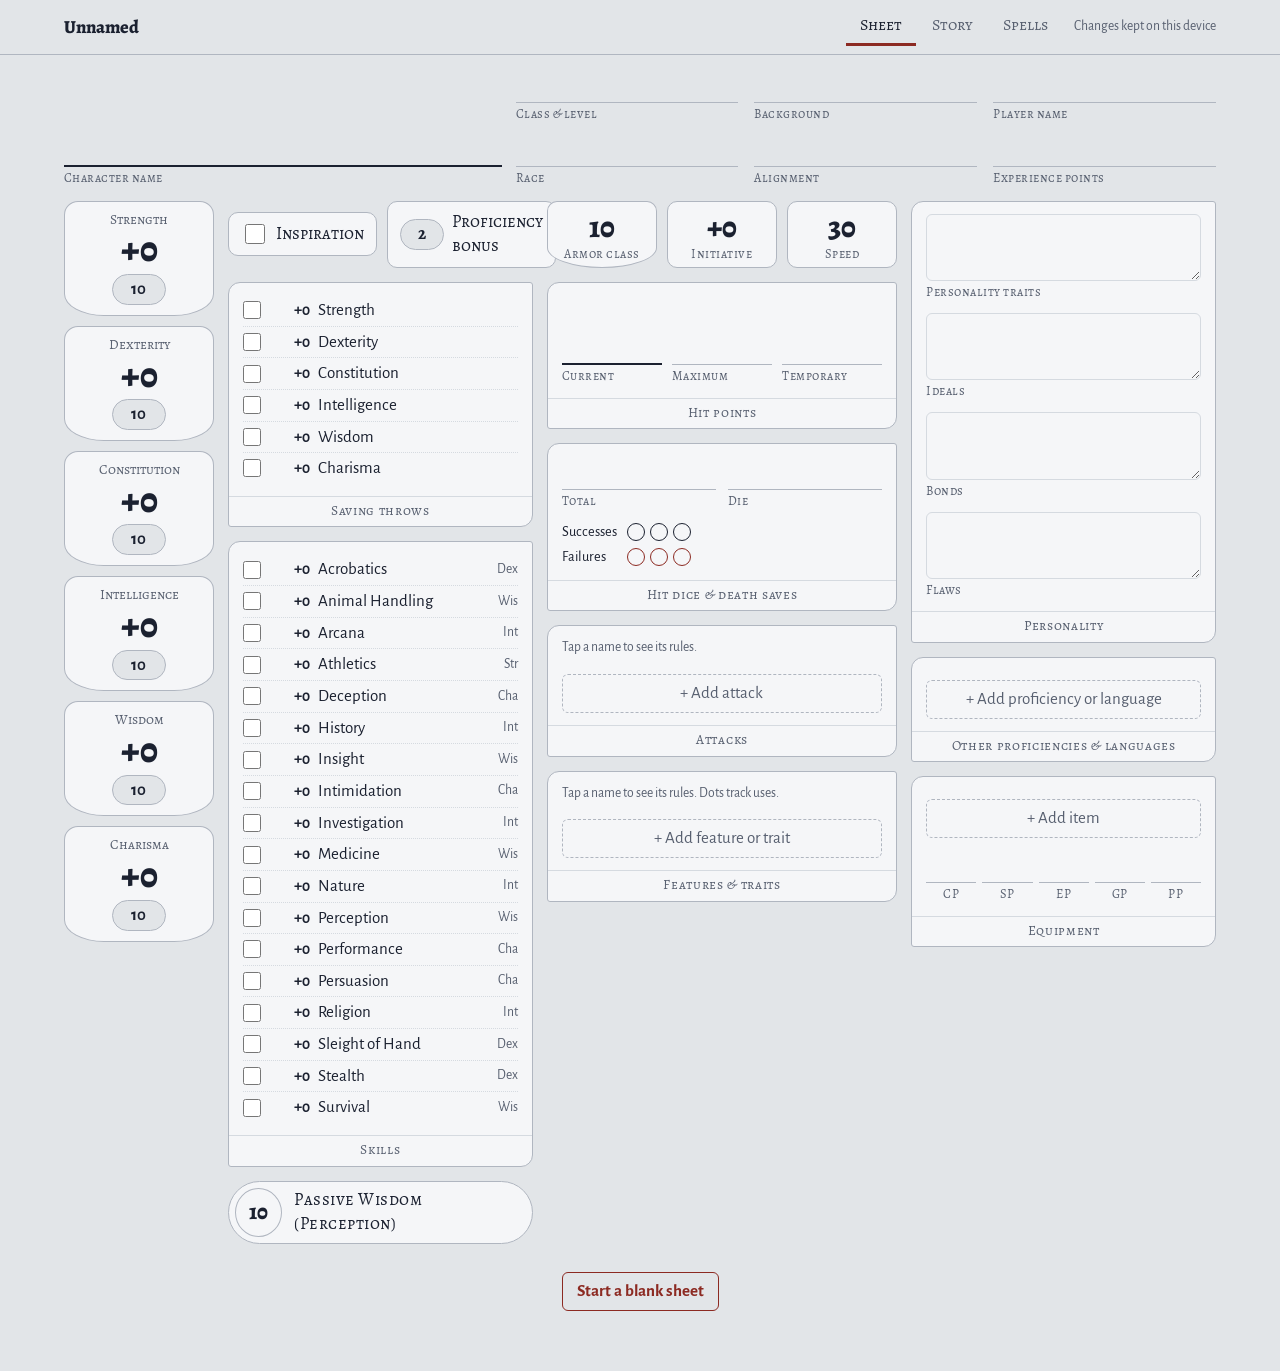
==== Blank character sheet.html @ 56b20f95 "index.html added" ====
<!DOCTYPE html>
<html lang="en"><head><meta charset="utf-8"><meta name="viewport" content="width=device-width, initial-scale=1, viewport-fit=cover"><title>Blank character sheet</title><link rel="preconnect" href="https://fonts.googleapis.com"><link rel="preconnect" href="https://fonts.gstatic.com" crossorigin><link rel="stylesheet" href="https://fonts.googleapis.com/css2?family=Alegreya:wght@500;700;800&family=Alegreya+SC:wght@500;700&family=Alegreya+Sans:ital,wght@0,400;0,500;0,700;1,400&display=swap"><style id="css">
:root{--paper:#E2E5E8;--sheet:#F5F6F8;--ink:#1B2130;--muted:#586070;--line:#B0B6C0;--soft:#D5DAE0;--accent:#8C2A22;--accent-ink:#FFF6F3;--bronze:#7E6128;color-scheme:light}
@media (prefers-color-scheme:dark){:root:not([data-theme="light"]){--paper:#121519;--sheet:#1A1E25;--ink:#E3E6EB;--muted:#9AA2AF;--line:#3A414D;--soft:#262B34;--accent:#E3806F;--accent-ink:#1A0E0C;--bronze:#CFA960;color-scheme:dark}}
:root[data-theme="dark"]{--paper:#121519;--sheet:#1A1E25;--ink:#E3E6EB;--muted:#9AA2AF;--line:#3A414D;--soft:#262B34;--accent:#E3806F;--accent-ink:#1A0E0C;--bronze:#CFA960;color-scheme:dark}
:root{box-sizing:border-box;padding-top:env(safe-area-inset-top,0px);padding-bottom:env(safe-area-inset-bottom,0px)}
html{scroll-padding-top:calc(env(safe-area-inset-top,0px) + 70px)}
*,*::before,*::after{box-sizing:inherit}
body{margin:0;background:var(--paper);color:var(--ink);font:17px/1.45 "Alegreya Sans",system-ui,-apple-system,"Segoe UI",sans-serif}
body.locked{overflow:hidden}
button,input,textarea,select{font:inherit;color:inherit}
button{cursor:pointer}
:focus-visible{outline:2px solid var(--accent);outline-offset:2px}
.sc{font-family:"Alegreya SC",Georgia,serif;letter-spacing:.03em}
.serif{font-family:"Alegreya",Georgia,serif}

/* top bar */
.bar{position:sticky;top:env(safe-area-inset-top,0px);z-index:20;background:var(--paper);border-bottom:1px solid var(--line)}
.bar-in{max-width:1180px;margin:0 auto;padding:8px 14px;display:flex;align-items:center;gap:12px;flex-wrap:wrap}
.bar-name{font-family:"Alegreya",Georgia,serif;font-weight:800;font-size:1.15rem;flex:1 1 auto;min-width:0;white-space:nowrap;overflow:hidden;text-overflow:ellipsis}
.tabs{display:flex;gap:2px;order:3;width:100%}
.tab{flex:1;background:none;border:0;border-bottom:3px solid transparent;padding:6px 4px;font-family:"Alegreya SC",Georgia,serif;font-size:1rem;color:var(--muted)}
.tab[aria-selected="true"]{color:var(--ink);border-bottom-color:var(--accent)}
.savewrap{display:flex;align-items:center;gap:10px}
.status{font-size:.85rem;color:var(--muted)}
.status.dirty{color:var(--accent)}
.btn{border:1px solid var(--ink);background:var(--ink);color:var(--paper);border-radius:6px;padding:6px 14px;font-weight:700}
.btn:disabled{opacity:.5;cursor:default}
.btn.ghost{background:transparent;color:var(--ink)}
.btn.danger{background:transparent;color:var(--accent);border-color:var(--accent)}
.btn.accent{background:var(--accent);border-color:var(--accent);color:var(--accent-ink)}
@media(min-width:760px){.tabs{order:0;width:auto}.tab{flex:none;padding:6px 14px}}

main{max-width:1180px;margin:0 auto;padding:14px 14px 60px}
.page[hidden]{display:none}

/* boxes */
.box{background:var(--sheet);border:1px solid var(--line);border-radius:12px 3px 12px 3px;display:flex;flex-direction:column;min-width:0}
.box>.body{padding:12px 14px;flex:1}
.lab{font-family:"Alegreya SC",Georgia,serif;font-size:.85rem;letter-spacing:.05em;color:var(--muted);text-align:center;border-top:1px solid var(--soft);padding:4px 8px 6px}

/* fields */
.fld{display:flex;flex-direction:column;min-width:0}
.fld input,.fld textarea,.fld select,.plain{background:transparent;border:0;border-bottom:1px solid var(--line);padding:4px 2px;width:100%;border-radius:0}
.fld textarea,textarea.plain{border:1px solid var(--soft);border-radius:6px;padding:8px;resize:vertical;line-height:1.45}
.fl{font-size:.78rem;color:var(--muted);font-family:"Alegreya SC",Georgia,serif;letter-spacing:.04em;padding-top:2px}
input[type=number]{-moz-appearance:textfield}
input::-webkit-outer-spin-button,input::-webkit-inner-spin-button{-webkit-appearance:none;margin:0}

/* header */
.head{display:grid;gap:14px;grid-template-columns:1fr;margin-bottom:14px}
.cname input{font-family:"Alegreya",Georgia,serif;font-weight:800;font-size:2.4rem;line-height:1.1;border-bottom:2px solid var(--ink);padding:0 2px 4px}
.meta{display:grid;grid-template-columns:repeat(2,minmax(0,1fr));gap:10px 16px}
@media(min-width:760px){.head{grid-template-columns:minmax(0,1fr) minmax(0,1.6fr);align-items:end}.meta{grid-template-columns:repeat(3,minmax(0,1fr))}}

/* sheet grid */
.grid{display:grid;gap:14px;grid-template-columns:1fr}
.col{display:flex;flex-direction:column;gap:14px;min-width:0}
@media(min-width:760px){.grid{grid-template-columns:150px minmax(0,1fr)}.grid>.span2{grid-column:1/-1}}
@media(min-width:1060px){.grid{grid-template-columns:150px minmax(0,1fr) minmax(0,1.15fr) minmax(0,1fr)}.grid>.span2{grid-column:auto}}

/* abilities */
.abils{display:grid;grid-template-columns:repeat(3,minmax(0,1fr));gap:10px}
@media(min-width:760px){.abils{grid-template-columns:1fr}}
.abil{background:var(--sheet);border:1px solid var(--line);border-radius:14px 14px 40px 40px/14px 14px 22px 22px;text-align:center;padding:8px 6px 10px;display:flex;flex-direction:column;align-items:center}
.abil .an{font-family:"Alegreya SC",Georgia,serif;font-size:.85rem;color:var(--muted)}
.abil .am{font-family:"Alegreya",Georgia,serif;font-weight:800;font-size:2.3rem;line-height:1;margin:2px 0 6px}
.abil input{width:3.2em;text-align:center;border:1px solid var(--line);border-radius:999px;background:var(--paper);padding:2px 0;font-weight:700}

/* small stat tiles */
.tiles{display:grid;grid-template-columns:repeat(3,minmax(0,1fr));gap:10px}
.tile{background:var(--sheet);border:1px solid var(--line);border-radius:10px;text-align:center;padding:8px 4px 4px;display:flex;flex-direction:column;justify-content:space-between}
.tile .big{font-family:"Alegreya",Georgia,serif;font-weight:800;font-size:1.9rem;line-height:1.1}
.tile input{text-align:center;border:0;background:transparent;width:100%;font-family:"Alegreya",Georgia,serif;font-weight:800;font-size:1.9rem;line-height:1.1;padding:0}
.tile .fl{text-align:center}
.shield{border-radius:10px 10px 50% 50%/10px 10px 30% 30%}

.row2{display:flex;gap:10px;align-items:center}
.insp{display:flex;align-items:center;gap:10px;background:var(--sheet);border:1px solid var(--line);border-radius:10px;padding:8px 12px}
.insp label{display:flex;align-items:center;gap:8px;font-family:"Alegreya SC",Georgia,serif}
.insp input[type=checkbox]{width:20px;height:20px;accent-color:var(--accent)}
.profin{width:2.6em;text-align:center;border:1px solid var(--line);border-radius:999px;background:var(--paper);font-weight:700;padding:2px 0}

/* checks */
.checks{list-style:none;margin:0;padding:0}
.checks li{display:flex;align-items:center;gap:8px;padding:3px 0;border-bottom:1px dotted var(--soft)}
.checks li:last-child{border-bottom:0}
.checks input{width:18px;height:18px;accent-color:var(--ink);margin:0;flex:none}
.checks .v{width:2.4em;text-align:right;font-weight:700;font-variant-numeric:tabular-nums;flex:none}
.checks .ab{color:var(--muted);font-size:.85rem;margin-left:auto}
.checks label{display:flex;align-items:center;gap:8px;flex:1;cursor:pointer}
.passive{display:flex;align-items:center;gap:12px;background:var(--sheet);border:1px solid var(--line);border-radius:999px;padding:6px 14px 6px 6px}
.passive .big{font-family:"Alegreya",Georgia,serif;font-weight:800;font-size:1.4rem;width:2.2em;height:2.2em;border:1px solid var(--line);border-radius:50%;display:grid;place-items:center}

/* hp */
.hp{display:grid;grid-template-columns:repeat(3,minmax(0,1fr));gap:10px;align-items:end}
.hp .cur input{font-family:"Alegreya",Georgia,serif;font-weight:800;font-size:2.6rem;text-align:center;border-bottom:2px solid var(--ink)}
.hp .fld input{text-align:center}
.ds{display:grid;grid-template-columns:auto 1fr;gap:4px 10px;align-items:center;font-size:.9rem}

/* pips */
.pips{display:inline-flex;gap:5px;flex-wrap:wrap;vertical-align:middle}.ds .pips{flex-wrap:nowrap}
.pip{width:18px;height:18px;border-radius:50%;border:1.5px solid var(--ink);background:transparent;padding:0}
.pip.on{background:var(--ink)}
.pips.red .pip{border-color:var(--accent)}.pips.red .pip.on{background:var(--accent)}

/* entries */
.list{display:flex;flex-direction:column}
.erow{display:flex;align-items:center;gap:8px 12px;flex-wrap:wrap;padding:7px 0;border-bottom:1px solid var(--soft)}
.ename{background:none;border:0;padding:0;text-align:left;font-weight:700;text-decoration:underline;text-decoration-style:dotted;text-decoration-color:var(--accent);text-decoration-thickness:2px;text-underline-offset:4px}
.ename:hover{color:var(--accent)}
.ename.norule{text-decoration-color:var(--line);font-weight:500}
.erow .atk{font-variant-numeric:tabular-nums;font-weight:700;margin-left:auto}
.erow .dmg{color:var(--muted);min-width:7.5em;text-align:right}
.erow .note{color:var(--muted);font-size:.88rem;font-style:italic}
.erow .pips{margin-left:auto}
.erow.spell input[type=checkbox]{width:17px;height:17px;accent-color:var(--accent);margin:0}
.add{background:none;border:1px dashed var(--line);border-radius:6px;color:var(--muted);padding:6px;margin-top:10px}
.add:hover{color:var(--ink);border-color:var(--ink)}
.hint{font-size:.85rem;color:var(--muted);margin:0 0 6px}

.coins{display:grid;grid-template-columns:repeat(5,minmax(0,1fr));gap:6px;margin-top:12px}
.coins .fld input{text-align:center}
.coins .fl{text-align:center}

/* story */
.story{display:grid;gap:14px;grid-template-columns:1fr}
@media(min-width:760px){.story{grid-template-columns:minmax(0,1fr) minmax(0,1.6fr)}}
.phys{display:grid;grid-template-columns:repeat(3,minmax(0,1fr));gap:10px 16px}

/* spells */
.spellhead{display:grid;grid-template-columns:repeat(2,minmax(0,1fr));gap:12px;margin-bottom:14px}
@media(min-width:760px){.spellhead{grid-template-columns:2fr 1.3fr 1fr 1fr}}
.spellgrid{display:grid;gap:14px;grid-template-columns:1fr}
@media(min-width:760px){.spellgrid{grid-template-columns:repeat(2,minmax(0,1fr))}}
@media(min-width:1060px){.spellgrid{grid-template-columns:repeat(3,minmax(0,1fr))}}
.lvl summary{list-style:none;cursor:pointer;display:flex;align-items:center;gap:10px;padding:10px 14px}
.lvl summary::-webkit-details-marker{display:none}
.lvl .ln{font-family:"Alegreya",Georgia,serif;font-weight:800;font-size:1.6rem;width:1.6em;height:1.6em;display:grid;place-items:center;border:1.5px solid var(--ink);border-radius:50%;flex:none;line-height:1}
.lvl .lt{font-family:"Alegreya SC",Georgia,serif;flex:1}
.lvl .cnt{color:var(--muted);font-size:.85rem}
.lvl .body{padding-top:0}
.slots{display:flex;align-items:center;gap:10px;flex-wrap:wrap;padding:6px 0 4px;font-size:.9rem;color:var(--muted)}
.slots input{width:3em;text-align:center;border:1px solid var(--line);border-radius:999px;background:var(--paper);padding:1px 0;color:var(--ink);font-weight:700}

.foot{margin-top:28px;display:flex;justify-content:center}

/* modal */
.ov{position:fixed;inset:0;background:rgba(10,12,16,.5);z-index:50;display:flex;align-items:flex-end;justify-content:center}
.modal{background:var(--sheet);color:var(--ink);width:100%;max-width:620px;max-height:88vh;overflow:auto;border-radius:16px 16px 0 0;padding:18px 18px calc(18px + env(safe-area-inset-bottom,0px));box-shadow:0 -8px 40px rgba(0,0,0,.25);animation:up .18s ease-out}
@media(min-width:700px){.ov{align-items:center;padding:20px}.modal{border-radius:14px 4px 14px 4px;max-height:84vh;animation:none}}
@keyframes up{from{transform:translateY(30px);opacity:.4}to{transform:none;opacity:1}}
@media(prefers-reduced-motion:reduce){.modal{animation:none}}
.mhead{display:flex;align-items:flex-start;gap:10px}
.mhead h2{font-family:"Alegreya",Georgia,serif;font-weight:800;font-size:1.75rem;line-height:1.15;margin:0;flex:1}
.x{background:none;border:1px solid var(--line);border-radius:50%;width:34px;height:34px;font-size:1.2rem;line-height:1;flex:none}
.tag{color:var(--bronze);font-family:"Alegreya SC",Georgia,serif;margin:4px 0 0}
.mmeta{display:flex;flex-wrap:wrap;gap:8px;margin:12px 0 0}
.chip{border:1px solid var(--line);border-radius:999px;padding:2px 10px;font-size:.9rem}
.chip b{font-variant-numeric:tabular-nums}
.rules{font-family:"Alegreya",Georgia,serif;font-size:1.05rem;line-height:1.6;margin-top:14px;border-top:1px solid var(--soft);padding-top:6px;max-width:62ch}
.rules p{margin:10px 0}
.empty{color:var(--muted);font-style:italic}
.mact{display:flex;gap:10px;flex-wrap:wrap;margin-top:18px;align-items:center}
.mact .sp{flex:1}
.form{display:grid;gap:12px;margin-top:12px}
.form .two{display:grid;grid-template-columns:1fr 1fr;gap:12px}
.modal .form textarea{min-height:220px}
.msg{font-size:.88rem;color:var(--accent);min-height:1.2em}
</style></head><body><div id="root"></div><script type="application/json" id="state">{"savedAt":0,"f":{"name":"","classLevel":"","background":"","player":"","race":"","alignment":"","xp":"","str":"10","dex":"10","con":"10","int":"10","wis":"10","cha":"10","prof":"2","insp":false,"ac":"10","speed":"30","hpMax":"","hpCur":"","hpTemp":"","hdType":"","hdTotal":"","dsS":0,"dsF":0,"saves":{},"skills":{},"traits":"","ideals":"","bonds":"","flaws":"","coins":{"cp":"","sp":"","ep":"","gp":"","pp":""},"age":"","height":"","weight":"","eyes":"","skin":"","hair":"","appearance":"","backstory":"","allies":"","orgName":"","symbol":"","addFeatures":"","treasure":""},"attacks":[],"features":[],"prof":[],"equip":[],"sp":{"cls":"","ability":"","levels":[{"slots":"","used":0,"list":[]},{"slots":"","used":0,"list":[]},{"slots":"","used":0,"list":[]},{"slots":"","used":0,"list":[]},{"slots":"","used":0,"list":[]},{"slots":"","used":0,"list":[]},{"slots":"","used":0,"list":[]},{"slots":"","used":0,"list":[]},{"slots":"","used":0,"list":[]},{"slots":"","used":0,"list":[]}]},"lib":{"greatweaponfighting":{"name":"Great Weapon Fighting","tag":"Fighting style","aka":["gwf"],"text":"Applies to damage rolls for attacks with a melee weapon you hold in two hands; the weapon must be two-handed or versatile.\n\n2014 rules: when a damage die shows a 1 or 2, reroll it and keep the new result, even if it's another 1 or 2.\n2024 rules: treat any 1 or 2 on a damage die as a 3."},"lucky":{"name":"Lucky","tag":"Feat","text":"2014 rules: you have 3 luck points, regained on a long rest. When you make an attack roll, ability check or saving throw, spend a point to roll an extra d20 and pick which die counts. You can also spend one when you're attacked, rolling a d20 and choosing whether the attacker uses that roll or theirs.\n\n2024 rules: your luck points equal your proficiency bonus, regained on a long rest. Spend one to gain advantage on a d20 test, or to give an attacker disadvantage on an attack roll against you."},"savageattacker":{"name":"Savage Attacker","tag":"Feat","text":"Once per turn, when you hit with a weapon, roll the weapon's damage dice twice and use whichever total you like.\n\n2014 wording: applies to melee weapon attacks; you reroll the damage dice and can use either roll."},"greatsword":{"name":"Greatsword","tag":"Martial melee weapon","aka":["greatswor"],"text":"Damage 2d6 slashing. Heavy, two-handed. 6 lb.\n\nAttack bonus: Strength modifier + proficiency bonus.\n\nWeapon mastery (2024): Graze. If your attack misses, the target still takes damage equal to the ability modifier you used for the attack, of the weapon's damage type. This damage can't be increased."},"javelin":{"name":"Javelin","tag":"Simple melee weapon","text":"Damage 1d6 piercing. Thrown (range 30/120 ft). 2 lb.\n\nUses Strength for attack and damage, even when thrown.\n\nWeapon mastery (2024): Slow. When you hit and deal damage, the target's speed drops by 10 feet until the start of your next turn. Hitting it again doesn't lower it further."},"spear":{"name":"Spear","tag":"Simple melee weapon","text":"Damage 1d6 piercing, or 1d8 when held in two hands (versatile). Thrown (range 20/60 ft). 3 lb.\n\nWeapon mastery (2024): Sap. A creature you hit has disadvantage on its next attack roll before the start of your next turn."},"flail":{"name":"Flail","tag":"Martial melee weapon","text":"Damage 1d8 bludgeoning. 2 lb.\n\nWeapon mastery (2024): Sap. A creature you hit has disadvantage on its next attack roll before the start of your next turn."},"dagger":{"name":"Dagger","tag":"Simple melee weapon","text":"Damage 1d4 piercing. Finesse, light, thrown (range 20/60 ft). 1 lb.\n\nWeapon mastery (2024): Nick. When you make the extra attack from the light property, you make it as part of the Attack action instead of with a bonus action (once per turn)."},"chainmail":{"name":"Chain mail","tag":"Heavy armor","aka":["chainmailarmor"],"text":"Armor Class 16 (Dexterity doesn't add). Needs Strength 13, or your speed drops by 10 feet. Disadvantage on Dexterity (Stealth) checks. 55 lb."},"healerskit":{"name":"Healer's kit","tag":"Adventuring gear","aka":["healerkit","healerskit"],"text":"Ten uses. As an action (2024: Utilize action), spend one use to stabilize a creature at 0 hit points without making a Wisdom (Medicine) check."},"dungeoneerspack":{"name":"Dungeoneer's pack","tag":"Equipment pack","aka":["dungoneersbackpack","dungeoneersbackpack","dungoneerspack"],"text":"Contains a backpack, a crowbar, a hammer, 10 pitons, 10 torches, a tinderbox, 10 days of rations and a waterskin, plus 50 feet of hempen rope strapped to the side."},"quiver":{"name":"Quiver","tag":"Adventuring gear","text":"Holds up to 20 arrows (or bolts in some editions), keeping them at hand for drawing."},"smithstools":{"name":"Smith's tools","tag":"Artisan's tools","aka":["smithtools"],"text":"Proficiency lets you add your proficiency bonus to checks for working, repairing or identifying metal items, such as mending armor, forcing open metal fittings or judging the quality of a blade."},"diceset":{"name":"Dice set","tag":"Gaming set","aka":["gamingset","gamingsetdice","dice"],"text":"Proficiency lets you add your proficiency bonus to checks to play games of dice, and to spot someone cheating at them."},"giant":{"name":"Giant","tag":"Language","aka":["giantlanguage"],"text":"Spoken by giants and ogres. Written with the Dwarvish script."},"common":{"name":"Common","tag":"Language","aka":["commonlanguage"],"text":"The widely spoken trade language of most lands. Written with the Common script."},"slow":{"name":"Slow","tag":"Weapon mastery (2024)","text":"When you hit a creature and deal damage, its speed is reduced by 10 feet until the start of your next turn. Multiple hits don't reduce it beyond 10 feet."},"sap":{"name":"Sap","tag":"Weapon mastery (2024)","text":"A creature you hit has disadvantage on its next attack roll before the start of your next turn."},"graze":{"name":"Graze","tag":"Weapon mastery (2024)","text":"If your attack misses, the target still takes damage equal to the ability modifier you used for the attack. The damage can't be increased."},"longsword":{"name":"Longsword","tag":"Martial melee weapon","text":"Damage 1d8 slashing, or 1d10 when held in two hands (versatile). 3 lb.\n\nWeapon mastery (2024): Sap. A creature you hit has disadvantage on its next attack roll before the start of your next turn."},"shield":{"name":"Shield","tag":"Shield","text":"While holding a shield, your Armor Class increases by 2. You can't use a two-handed weapon while holding it. 6 lb."},"darkvision":{"name":"Darkvision","tag":"Trait","text":"You can see in dim light within range as if it were bright light, and in darkness as if it were dim light. You see only shades of gray in darkness."},"frightened":{"name":"Frightened","tag":"Condition","text":"Disadvantage on ability checks and attack rolls while the source of fear is within line of sight.\n\nThe creature can't willingly move closer to the source of its fear."},"prone":{"name":"Prone","tag":"Condition","text":"The creature can only crawl, or spend half its speed to stand up.\n\nDisadvantage on its attack rolls. Attacks against it have advantage within 5 feet, and disadvantage from farther away."},"concentration":{"name":"Concentration","tag":"Spellcasting rule","text":"You can concentrate on only one spell at a time; casting another concentration spell ends the first.\n\nWhen you take damage, make a Constitution save to keep concentrating: DC 10 or half the damage taken, whichever is higher (max 30). Concentration also ends if you are incapacitated or die."}}}</script><script id="app">
(function(){
"use strict";
const HEAD_LINKS='<link rel="preconnect" href="https://fonts.googleapis.com"><link rel="preconnect" href="https://fonts.gstatic.com" crossorigin><link rel="stylesheet" href="https://fonts.googleapis.com/css2?family=Alegreya:wght@500;700;800&family=Alegreya+SC:wght@500;700&family=Alegreya+Sans:ital,wght@0,400;0,500;0,700;1,400&display=swap">';
const KEY='charsheet-blank-draft-v1';
let S=JSON.parse(document.getElementById('state').textContent);
const BASE=S.savedAt||0;
let dirty=false,saving=false,RO=false,ART=null,SAMPLE=null,saveMsg='';
try{const d=JSON.parse(localStorage.getItem(KEY)||'null');if(d&&d.base===BASE&&d.state){S=d.state;dirty=true}}catch(e){}

const ABIL=[['str','Strength'],['dex','Dexterity'],['con','Constitution'],['int','Intelligence'],['wis','Wisdom'],['cha','Charisma']];
const SHORT={str:'Str',dex:'Dex',con:'Con',int:'Int',wis:'Wis',cha:'Cha'};
const SKILLS=[['acrobatics','Acrobatics','dex'],['animal','Animal Handling','wis'],['arcana','Arcana','int'],['athletics','Athletics','str'],['deception','Deception','cha'],['history','History','int'],['insight','Insight','wis'],['intimidation','Intimidation','cha'],['investigation','Investigation','int'],['medicine','Medicine','wis'],['nature','Nature','int'],['perception','Perception','wis'],['performance','Performance','cha'],['persuasion','Persuasion','cha'],['religion','Religion','int'],['sleight','Sleight of Hand','dex'],['stealth','Stealth','dex'],['survival','Survival','wis']];
const KINDS={attacks:{add:'Add attack'},features:{add:'Add feature or trait'},prof:{add:'Add proficiency or language'},equip:{add:'Add item'},spell:{add:'Add spell'}};

/* helpers */
function h(tag,a,...kids){const e=document.createElement(tag);if(a)for(const k in a){const v=a[k];if(v==null||v===false)continue;if(k==='class')e.className=v;else if(k.slice(0,2)==='on')e.addEventListener(k.slice(2),v);else e.setAttribute(k,v===true?'':v)}for(const c of kids.flat()){if(c==null||c===false)continue;e.append(c.nodeType?c:document.createTextNode(String(c)))}return e}
const n=v=>{const x=parseInt(v,10);return isNaN(x)?0:x};
const sg=x=>(x>=0?'+':'')+x;
function gp(p){return p.split('.').reduce((o,k)=>o==null?undefined:o[k],S)}
function sp(p,v){const ks=p.split('.');let o=S;for(let i=0;i<ks.length-1;i++){if(o[ks[i]]==null)o[ks[i]]={};o=o[ks[i]]}o[ks[ks.length-1]]=v;changed()}
const M=a=>Math.floor((n(S.f[a])-10)/2);
const P=()=>n(S.f.prof);
const saveV=a=>M(a)+(S.f.saves&&S.f.saves[a]?P():0);
const skillV=(k,a)=>M(a)+(S.f.skills&&S.f.skills[k]?P():0);
const runeDC=()=>8+P()+M('con');

const D={};let dk=0;
function dv(fn,cls){const k='d'+(dk++);D[k]=fn;return h('span',{'data-d':k,class:cls||null},fn())}
function derive(){document.querySelectorAll('[data-d]').forEach(e=>{const f=D[e.dataset.d];if(f){const v=String(f());if(e.textContent!==v)e.textContent=v}})}

function inp(path,o){o=o||{};const e=o.area?h('textarea',{rows:o.rows||3,placeholder:o.ph||null,'aria-label':o.label||null}):h('input',{type:'text',inputmode:o.num?'numeric':null,placeholder:o.ph||null,'aria-label':o.label||null,class:o.cls||null});const v=gp(path);e.value=v==null?'':v;e.addEventListener('input',()=>{sp(path,e.value);derive();if(o.after)o.after()});return e}
function fld(path,label,o){o=o||{};return h('label',{class:'fld '+(o.wrap||'')},inp(path,Object.assign({},o,{label})),h('span',{class:'fl'},label))}
function box(label,body,cls){return h('section',{class:'box '+(cls||'')},h('div',{class:'body'},body),h('div',{class:'lab'},label))}

function pips(getMax,path,label,cls){const w=h('span',{class:'pips '+(cls||''),role:'group','aria-label':label});function r(){w.textContent='';const max=getMax();let v=n(gp(path));if(v>max)v=max;for(let i=0;i<max;i++){const on=i<v;w.append(h('button',{type:'button',class:'pip'+(on?' on':''),'aria-label':label+' '+(i+1),'aria-pressed':String(on),onclick:()=>{sp(path,v>i?i:i+1);r()}}))}}r();w.rerender=r;return w}

function norm(s){return String(s||'').toLowerCase().replace(/\(.*?\)/g,'').replace(/[x×]\s*\d+|\d+\s*[x×]/g,'').replace(/[^a-z0-9æøåäöüéè]/g,'')}
function ruleKey(name){const k=norm(name);if(!k)return null;const L=S.lib;if(L[k])return k;if(k.endsWith('s')&&L[k.slice(0,-1)])return k.slice(0,-1);for(const key in L){const aka=L[key].aka||[];if(aka.includes(k)||(k.endsWith('s')&&aka.includes(k.slice(0,-1))))return key}return null}
const rule=name=>{const k=ruleKey(name);return k?S.lib[k]:null};
function paras(t){return String(t).split(/\n\s*\n/).map(p=>{const e=h('p');p.split('\n').forEach((l,i)=>{if(i)e.append(h('br'));e.append(l)});return e})}
const kindOf=key=>key.indexOf('sp.')===0?'spell':key;

/* save state */
let draftT=null;
function changed(){dirty=true;updateSaveUI();clearTimeout(draftT);draftT=setTimeout(()=>{try{localStorage.setItem(KEY,JSON.stringify({base:BASE,state:S}))}catch(e){}},400)}
const esc=s=>String(s).replace(/[&<>"]/g,c=>({'&':'&amp;','<':'&lt;','>':'&gt;','"':'&quot;'}[c]));
function buildHTML(){const css=document.getElementById('css').textContent;const app=document.getElementById('app').textContent;const json=JSON.stringify(S).replace(/</g,'\\u003c');const end='</'+'script>';return '<!DOCTYPE html>\n<html lang="en"><head><meta charset="utf-8"><meta name="viewport" content="width=device-width, initial-scale=1, viewport-fit=cover"><title>'+esc((S.f.name||'Character')+' – character sheet')+'</title>'+HEAD_LINKS+'<style id="css">'+css+'</style></head><body><div id="root"></div><script type="application/json" id="state">'+json+end+'<script id="app">'+app+end+'</body></html>'}
async function save(){if(!ART||saving||RO)return;saving=true;saveMsg='';updateSaveUI();const prev=S.savedAt;S.savedAt=Date.now();try{await ART.publish(buildHTML());dirty=false;saving=false;updateSaveUI()}catch(e){S.savedAt=prev;saving=false;const c=e&&e.code;if(c==='not_writer'||c==='not_granted'){RO=true}else if(c==='conflict'){saveMsg='A newer version was saved elsewhere. Loading it now.'}else if(c==='rate_limited'){saveMsg='Saving too often. Wait a moment, then save again.'}else if(c==='too_large'){saveMsg='Sheet is too large to save. Shorten some rules text.'}else{saveMsg='Save didn’t go through. Try again.'}updateSaveUI()}}
let saveBtn,statusEl;
function updateSaveUI(){if(!saveBtn)return;if(RO){saveBtn.hidden=true;statusEl.textContent='View only. Edits stay on this device.';statusEl.className='status';return}if(!ART){saveBtn.hidden=true;statusEl.textContent='Changes kept on this device';statusEl.className='status';return}saveBtn.hidden=false;saveBtn.disabled=saving||!dirty;saveBtn.textContent=saving?'Saving…':'Save sheet';statusEl.textContent=saveMsg||(saving?'':dirty?'Unsaved changes':'Saved');statusEl.className='status'+(dirty||saveMsg?' dirty':'')}

/* entry lists */
function listBox(key){const wrap=h('div',{class:'list'});function r(){wrap.textContent='';const arr=gp(key)||[];arr.forEach((it,i)=>wrap.append(row(key,i,it,r)));wrap.append(h('button',{type:'button',class:'add',onclick:()=>openEntry(key,-1,r)},'+ '+KINDS[kindOf(key)].add))}r();return wrap}
function row(key,i,it,r){const k=kindOf(key);const parts=[];
 if(k==='spell'&&!key.startsWith('sp.levels.0.')){const cb=h('input',{type:'checkbox','aria-label':'Prepared: '+(it.name||'spell')});cb.checked=!!it.prepared;cb.addEventListener('change',()=>sp(key+'.'+i+'.prepared',cb.checked));parts.push(cb)}
 parts.push(h('button',{type:'button',class:'ename'+(rule(it.name)?'':' norule'),onclick:()=>openEntry(key,i,r)},it.name||'Untitled'));
 if(it.note)parts.push(h('span',{class:'note'},it.note));
 if(k==='attacks'){parts.push(h('span',{class:'atk'},it.bonus||''),h('span',{class:'dmg'},it.damage||''))}
 if(n(it.uses)>0)parts.push(pips(()=>n(it.uses),key+'.'+i+'.used','Uses spent: '+it.name));
 return h('div',{class:'erow '+k},parts)}

function openEntry(key,idx,rr){
 const k=kindOf(key);let i=idx;let it=i<0?{name:''}:Object.assign({},gp(key)[i]);
 let ctrl=null;
 const m=h('div',{class:'modal',role:'dialog','aria-modal':'true','aria-labelledby':'mt'});
 const ov=h('div',{class:'ov',onclick:e=>{if(e.target===ov)close()}},m);
 const prevFocus=document.activeElement;
 document.body.append(ov);document.body.classList.add('locked');
 function onKey(e){if(e.key==='Escape')close()}
 document.addEventListener('keydown',onKey);
 function close(){if(ctrl)ctrl.abort();ov.remove();document.body.classList.remove('locked');document.removeEventListener('keydown',onKey);if(prevFocus&&prevFocus.focus)prevFocus.focus()}
 function head(title){return h('div',{class:'mhead'},h('h2',{id:'mt'},title),h('button',{type:'button',class:'x',onclick:close,'aria-label':'Close'},'×'))}
 function view(){m.textContent='';const R=rule(it.name);
  m.append(head(it.name||'Untitled'));
  if(R&&R.tag)m.append(h('p',{class:'tag'},R.tag));
  const meta=[];
  if(k==='attacks'){if(it.bonus)meta.push(h('span',{class:'chip'},'Attack ',h('b',null,it.bonus)));if(it.damage)meta.push(h('span',{class:'chip'},'Damage ',h('b',null,it.damage)))}
  if(n(it.uses)>0)meta.push(h('span',{class:'chip'},'Uses ',h('b',null,(n(it.uses)-Math.min(n(it.used),n(it.uses)))+' of '+n(it.uses)),' left'));
  if(R&&R.dc==='con')meta.push(h('span',{class:'chip'},'Your rune save DC ',h('b',null,String(runeDC()))));
  if(k==='spell'&&S.sp.ability){meta.push(h('span',{class:'chip'},'Spell save DC ',h('b',null,String(8+P()+M(S.sp.ability)))),h('span',{class:'chip'},'Spell attack ',h('b',null,sg(P()+M(S.sp.ability)))))}
  if(it.note)meta.push(h('span',{class:'chip'},it.note));
  if(meta.length)m.append(h('div',{class:'mmeta'},meta));
  m.append(h('div',{class:'rules'},R?paras(R.text):h('p',{class:'empty'},'No rules saved for this yet. Choose Edit to write them'+(SAMPLE?', or let Claude draft them.':'.'))));
  m.append(h('div',{class:'mact'},h('span',{class:'sp'}),h('button',{type:'button',class:'btn ghost',onclick:edit},R?'Edit':'Edit and add rules'),h('button',{type:'button',class:'btn',onclick:close},'Done')));
  m.querySelector('.x').focus()}
 function edit(){m.textContent='';const isNew=i<0;
  m.append(head(isNew?KINDS[k].add:'Edit '+(it.name||'entry')));
  const nm=h('input',{type:'text',value:it.name||'',placeholder:'Name'});
  const R0=rule(it.name);
  const ta=h('textarea',{class:'plain',placeholder:'Rules text: what it does, range, duration, damage, uses…'});ta.value=R0?R0.text:'';
  const tag=h('input',{type:'text',placeholder:'e.g. Feat, Fighter level 2, 1st-level evocation'});tag.value=R0&&R0.tag?R0.tag:'';
  const L=(t,el)=>h('label',{class:'fld'},el,h('span',{class:'fl'},t));
  const f=h('div',{class:'form'},L('Name',nm));
  let bonus,dmg,uses,note;
  if(k==='attacks'){bonus=h('input',{type:'text',value:it.bonus||'',placeholder:'+7'});dmg=h('input',{type:'text',value:it.damage||'',placeholder:'2d6+5 slashing'});f.append(h('div',{class:'two'},L('Attack bonus',bonus),L('Damage / type',dmg)))}
  if(k==='features'||k==='equip'||k==='attacks'||k==='spell'){note=h('input',{type:'text',value:it.note||'',placeholder:k==='features'?'e.g. Carved on: sword':''});uses=h('input',{type:'text',inputmode:'numeric',value:it.uses||'',placeholder:'0'});f.append(h('div',{class:'two'},L('Note',note),k==='features'?L('Uses (tracker dots)',uses):h('span')))}
  f.append(L('Source / type',tag),L('Rules',ta));
  const msg=h('div',{class:'msg',role:'status'});
  const act=h('div',{class:'mact'});
  if(SAMPLE){const db=h('button',{type:'button',class:'btn ghost'},'Draft rules with Claude');db.addEventListener('click',async()=>{const name=nm.value.trim();if(!name){msg.textContent='Add a name first.';nm.focus();return}if(ctrl)ctrl.abort();ctrl=new AbortController();db.disabled=true;msg.textContent='Claude is writing…';const kind={attacks:'weapon or attack',features:'class feature, feat or trait',prof:'proficiency or language',equip:'item or piece of equipment',spell:'spell'}[k];const ctx='The character is: '+[S.f.race,S.f.classLevel].filter(Boolean).join(' ')+'.';try{const res=await SAMPLE('Write a short rules summary of the Dungeons & Dragons 5th edition '+kind+' called "'+name+'" for a player\'s character sheet. '+ctx+' Write it in your own words as plain text: no markdown, no headings, 2–4 short paragraphs separated by blank lines, under 170 words. Include the key numbers (action type, range, duration, damage, saving throw, uses, recovery). If the 2014 and 2024 rules differ meaningfully, note both briefly. If you are unsure what it is, say so in one sentence.',{signal:ctrl.signal,modelTier:'quick',cache:false,onText:x=>{ta.value=x.text}});ta.value=String(res.text||'').trim();msg.textContent='Check it against your books, then save.'}catch(e){const c=e&&e.code;if(c==='cancelled')return;if(e&&e.text)ta.value=e.text;if(c==='not_granted'){db.remove();msg.textContent='Claude drafting isn’t allowed in this view. Write the rules yourself.'}else if(c==='rate_limited')msg.textContent='Too many requests right now. Try again in a minute.';else msg.textContent='Couldn’t draft the rules. Try again or write them yourself.'}finally{db.disabled=false}});act.append(db)}
  act.append(h('span',{class:'sp'}));
  if(!isNew){let armed=false;const del=h('button',{type:'button',class:'btn danger'},'Delete');del.addEventListener('click',()=>{if(!armed){armed=true;del.textContent='Tap again to delete';return}const arr=gp(key);arr.splice(i,1);changed();rr();close()});act.append(del)}
  act.append(h('button',{type:'button',class:'btn ghost',onclick:()=>{if(ctrl)ctrl.abort();isNew?close():view()}},'Cancel'));
  act.append(h('button',{type:'button',class:'btn accent',onclick:()=>{
   const name=nm.value.trim();if(!name){msg.textContent='Give it a name.';nm.focus();return}
   it.name=name;if(bonus){it.bonus=bonus.value.trim();it.damage=dmg.value.trim()}if(note)it.note=note.value.trim()||undefined;if(k==='features'){it.uses=uses.value.trim();it.used=Math.min(n(it.used),n(it.uses))}
   const text=ta.value.trim();const rk=ruleKey(name);
   if(text){if(rk){S.lib[rk].text=text;S.lib[rk].tag=tag.value.trim()}else{S.lib[norm(name)]={name,tag:tag.value.trim(),text}}}
   else if(rk&&R0&&ruleKey(it.name)===rk&&ruleKey(name)===rk){delete S.lib[rk]}
   const arr=gp(key);if(i<0){arr.push(it);i=arr.length-1}else arr[i]=it;it=Object.assign({},arr[i]);
   changed();rr();view()}},'Save'));
  m.append(f,msg,act);nm.focus()}
 i<0?edit():view();
}

/* pages */
function sheetPage(){
 const head=h('div',{class:'head'},
  h('label',{class:'fld cname'},inp('f.name',{label:'Character name',after:()=>{}}),h('span',{class:'fl'},'Character name')),
  h('div',{class:'meta'},fld('f.classLevel','Class & level'),fld('f.background','Background'),fld('f.player','Player name'),fld('f.race','Race'),fld('f.alignment','Alignment'),fld('f.xp','Experience points',{num:true})));

 const abils=h('div',{class:'abils'},ABIL.map(([a,l])=>h('div',{class:'abil'},h('span',{class:'an'},l),dv(()=>sg(M(a)),'am'),inp('f.'+a,{label:l+' score',num:true}))));

 const insp=h('input',{type:'checkbox'});insp.checked=!!S.f.insp;insp.addEventListener('change',()=>sp('f.insp',insp.checked));
 const pb=inp('f.prof',{label:'Proficiency bonus',num:true,cls:'profin'});
 const top=h('div',{class:'row2'},h('div',{class:'insp',style:'flex:1'},h('label',null,insp,'Inspiration')),h('div',{class:'insp',style:'flex:1.4'},h('label',null,pb,'Proficiency bonus')));

 const saves=h('ul',{class:'checks'},ABIL.map(([a,l])=>{const cb=h('input',{type:'checkbox'});cb.checked=!!(S.f.saves||{})[a];cb.addEventListener('change',()=>{sp('f.saves.'+a,cb.checked);derive()});return h('li',null,h('label',null,cb,dv(()=>sg(saveV(a)),'v'),l))}));
 const skills=h('ul',{class:'checks'},SKILLS.map(([k,l,a])=>{const cb=h('input',{type:'checkbox'});cb.checked=!!(S.f.skills||{})[k];cb.addEventListener('change',()=>{sp('f.skills.'+k,cb.checked);derive()});return h('li',null,h('label',null,cb,dv(()=>sg(skillV(k,a)),'v'),l,h('span',{class:'ab'},SHORT[a])))}));
 const passive=h('div',{class:'passive'},dv(()=>String(10+skillV('perception','wis')),'big'),h('span',{class:'sc'},'Passive Wisdom (Perception)'));

 const tiles=h('div',{class:'tiles'},
  h('label',{class:'tile shield'},inp('f.ac',{label:'Armor class',num:true}),h('span',{class:'fl'},'Armor class')),
  h('div',{class:'tile'},dv(()=>sg(M('dex')),'big'),h('span',{class:'fl'},'Initiative')),
  h('label',{class:'tile'},inp('f.speed',{label:'Speed',num:true}),h('span',{class:'fl'},'Speed')));
 const hp=box('Hit points',h('div',{class:'hp'},h('label',{class:'fld cur'},inp('f.hpCur',{label:'Current hit points',num:true}),h('span',{class:'fl'},'Current')),fld('f.hpMax','Maximum',{num:true}),fld('f.hpTemp','Temporary',{num:true})));
 const hd=box('Hit dice & death saves',h('div',{style:'display:grid;grid-template-columns:1fr 1fr;gap:12px;align-items:end'},fld('f.hdTotal','Total'),fld('f.hdType','Die'),h('div',{class:'ds',style:'grid-column:1/-1'},h('span',null,'Successes'),pips(()=>3,'f.dsS','Death save successes'),h('span',null,'Failures'),pips(()=>3,'f.dsF','Death save failures','red'))));

 const attacks=box('Attacks',[h('p',{class:'hint'},'Tap a name to see its rules.'),listBox('attacks')]);
 const features=box('Features & traits',[h('p',{class:'hint'},'Tap a name to see its rules. Dots track uses.'),listBox('features')]);
 const profs=box('Other proficiencies & languages',listBox('prof'));
 const equip=box('Equipment',[listBox('equip'),h('div',{class:'coins'},['cp','sp','ep','gp','pp'].map(c=>fld('f.coins.'+c,c.toUpperCase(),{num:true})))]);
 const pers=box('Personality',h('div',{class:'form',style:'margin-top:0'},fld('f.traits','Personality traits',{area:true,rows:2}),fld('f.ideals','Ideals',{area:true,rows:2}),fld('f.bonds','Bonds',{area:true,rows:2}),fld('f.flaws','Flaws',{area:true,rows:2})));

 return h('div',null,head,h('div',{class:'grid'},
  h('div',{class:'col'},abils),
  h('div',{class:'col'},top,box('Saving throws',saves),box('Skills',skills),passive),
  h('div',{class:'col'},tiles,hp,hd,attacks,features),
  h('div',{class:'col span2'},pers,profs,equip)));
}
function storyPage(){
 return h('div',null,
  h('div',{class:'head'},h('div',{class:'bar-name serif',style:'font-size:2rem'},dv(()=>S.f.name||'Unnamed')),h('div',{class:'phys'},fld('f.age','Age'),fld('f.height','Height'),fld('f.weight','Weight'),fld('f.eyes','Eyes'),fld('f.skin','Skin'),fld('f.hair','Hair'))),
  h('div',{class:'story'},
   h('div',{class:'col'},box('Character appearance',inp('f.appearance',{area:true,rows:7,label:'Character appearance',ph:'What do people notice first?'})),box('Character backstory',inp('f.backstory',{area:true,rows:14,label:'Character backstory'}))),
   h('div',{class:'col'},box('Allies & organizations',h('div',{class:'form',style:'margin-top:0'},inp('f.allies',{area:true,rows:5,label:'Allies and organizations'}),h('div',{class:'two',style:'display:grid;grid-template-columns:1fr 1fr;gap:12px'},fld('f.orgName','Organization name'),fld('f.symbol','Symbol')))),box('Additional features & traits',inp('f.addFeatures',{area:true,rows:6,label:'Additional features and traits'})),box('Treasure',inp('f.treasure',{area:true,rows:7,label:'Treasure'})))));
}
function spellPage(){
 const sel=h('select',{'aria-label':'Spellcasting ability'},h('option',{value:''},'None'),ABIL.map(([a,l])=>h('option',{value:a},l)));sel.value=S.sp.ability||'';sel.addEventListener('change',()=>{sp('sp.ability',sel.value);derive()});
 const hd=h('div',{class:'spellhead'},fld('sp.cls','Spellcasting class'),h('label',{class:'fld'},sel,h('span',{class:'fl'},'Spellcasting ability')),h('div',{class:'tile'},dv(()=>S.sp.ability?String(8+P()+M(S.sp.ability)):'–','big'),h('span',{class:'fl'},'Spell save DC')),h('div',{class:'tile'},dv(()=>S.sp.ability?sg(P()+M(S.sp.ability)):'–','big'),h('span',{class:'fl'},'Spell attack bonus')));
 const grid=h('div',{class:'spellgrid'},S.sp.levels.map((L,lv)=>{const key='sp.levels.'+lv+'.list';const has=L.list.length>0||n(L.slots)>0;
  const d=h('details',{class:'box lvl',open:(has||lv<=1)?true:null});
  const cnt=dv(()=>{const c=S.sp.levels[lv].list.length;return c?c+(c===1?' spell':' spells'):''},'cnt');
  d.append(h('summary',null,h('span',{class:'ln'},String(lv)),h('span',{class:'lt'},lv===0?'Cantrips':'Level '+lv),cnt));
  const body=h('div',{class:'body'});
  if(lv>0){const pp=pips(()=>Math.min(n(S.sp.levels[lv].slots),12),'sp.levels.'+lv+'.used','Level '+lv+' slots expended');body.append(h('div',{class:'slots'},h('label',null,'Slots ',inp('sp.levels.'+lv+'.slots',{label:'Level '+lv+' slots total',num:true,after:()=>pp.rerender()})),h('span',null,'Expended'),pp))}
  if(lv===1)body.append(h('p',{class:'hint'},'Tick the box to mark a spell prepared.'));
  body.append(listBox(key));d.append(body);return d}));
 return h('div',null,hd,grid);
}

/* shell */
let tab='sheet';try{tab=localStorage.getItem('charsheet-blank-tab')||'sheet'}catch(e){}
function render(){
 const root=document.getElementById('root');root.textContent='';for(const k in D)delete D[k];
 statusEl=h('span',{class:'status',role:'status'});saveBtn=h('button',{type:'button',class:'btn',onclick:save,hidden:true},'Save sheet');
 const pages={sheet:['Sheet',sheetPage],story:['Story',storyPage],spells:['Spells',spellPage]};
 const tabs=h('div',{class:'tabs',role:'tablist'});const main=h('main');
 for(const id in pages){const pg=h('div',{class:'page',role:'tabpanel',id:'p-'+id,hidden:tab!==id},pages[id][1]());main.append(pg);
  tabs.append(h('button',{type:'button',class:'tab',role:'tab','aria-selected':String(tab===id),'aria-controls':'p-'+id,onclick:e=>{tab=id;try{localStorage.setItem('charsheet-blank-tab',id)}catch(_){}tabs.querySelectorAll('.tab').forEach(t=>t.setAttribute('aria-selected',String(t===e.currentTarget)));main.querySelectorAll('.page').forEach(p=>p.hidden=p.id!=='p-'+id);window.scrollTo(0,0)}},pages[id][0]))}
 let armed=false;const blank=h('button',{type:'button',class:'btn danger'},'Start a blank sheet');
 blank.addEventListener('click',()=>{if(!armed){armed=true;blank.textContent='Tap again to clear every field (rules stay)';return}
  const keepLib=S.lib;S={savedAt:S.savedAt,f:{prof:'2',saves:{},skills:{},coins:{},dsS:0,dsF:0},attacks:[],features:[],prof:[],equip:[],sp:{cls:'',ability:'',levels:Array.from({length:10},()=>({slots:'',used:0,list:[]}))},lib:keepLib};changed();render();window.scrollTo(0,0)});
 main.append(h('div',{class:'foot'},blank));
 root.append(h('header',{class:'bar'},h('div',{class:'bar-in'},h('div',{class:'bar-name'},dv(()=>S.f.name||'Unnamed')),tabs,h('div',{class:'savewrap'},statusEl,saveBtn))),main);
 updateSaveUI();
}
render();
document.addEventListener('input',e=>{if(e.target.closest&&e.target.closest('.cname'))derive()});
if(window.claude&&typeof window.claude.use==='function'){
 window.claude.use('artifact').then(a=>{ART=a;updateSaveUI()}).catch(()=>{});
 window.claude.use('sample').then(s=>{SAMPLE=s}).catch(()=>{});
}
})();
</script></body></html>
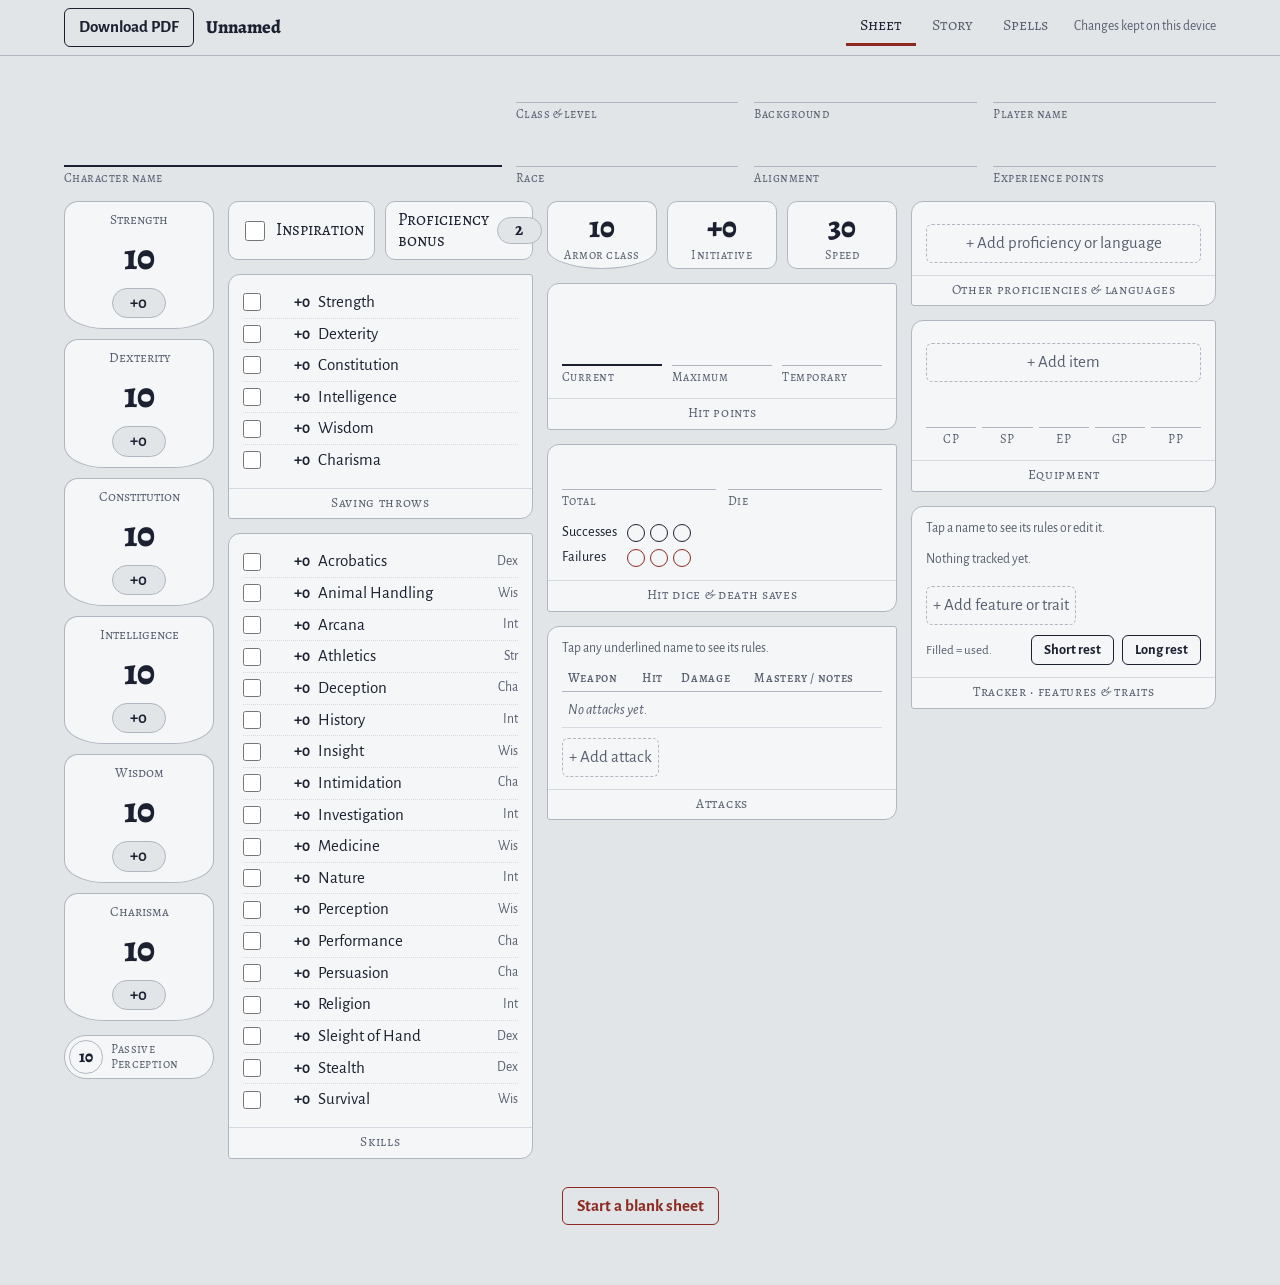
==== commit 0e7cfab3: "updated index" ====
--- a/Blank character sheet.html
+++ b/Blank character sheet.html
@@ -64,8 +64,8 @@
 @media(min-width:760px){.abils{grid-template-columns:1fr}}
 .abil{background:var(--sheet);border:1px solid var(--line);border-radius:14px 14px 40px 40px/14px 14px 22px 22px;text-align:center;padding:8px 6px 10px;display:flex;flex-direction:column;align-items:center}
 .abil .an{font-family:"Alegreya SC",Georgia,serif;font-size:.85rem;color:var(--muted)}
-.abil .am{font-family:"Alegreya",Georgia,serif;font-weight:800;font-size:2.3rem;line-height:1;margin:2px 0 6px}
-.abil input{width:3.2em;text-align:center;border:1px solid var(--line);border-radius:999px;background:var(--paper);padding:2px 0;font-weight:700}
+.abil input{width:100%;text-align:center;border:0;background:transparent;font-family:"Alegreya",Georgia,serif;font-weight:800;font-size:2.3rem;line-height:1;margin:2px 0 6px;padding:0}
+.abil .am{min-width:3.2em;text-align:center;border:1px solid var(--line);border-radius:999px;background:var(--paper);padding:2px 0;font-weight:700}
 
 /* small stat tiles */
 .tiles{display:grid;grid-template-columns:repeat(3,minmax(0,1fr));gap:10px}
@@ -75,11 +75,13 @@
 .tile .fl{text-align:center}
 .shield{border-radius:10px 10px 50% 50%/10px 10px 30% 30%}
 
-.row2{display:flex;gap:10px;align-items:center}
+.row2{display:flex;flex-wrap:wrap;gap:10px;align-items:stretch}
+.row2 .insp{flex:1 1 130px;min-width:0}
+.row2 .insp label{line-height:1.2}
 .insp{display:flex;align-items:center;gap:10px;background:var(--sheet);border:1px solid var(--line);border-radius:10px;padding:8px 12px}
 .insp label{display:flex;align-items:center;gap:8px;font-family:"Alegreya SC",Georgia,serif}
 .insp input[type=checkbox]{width:20px;height:20px;accent-color:var(--accent)}
-.profin{width:2.6em;text-align:center;border:1px solid var(--line);border-radius:999px;background:var(--paper);font-weight:700;padding:2px 0}
+.profin{flex:none;width:2.6em;text-align:center;border:1px solid var(--line);border-radius:999px;background:var(--paper);font-weight:700;padding:2px 0}
 
 /* checks */
 .checks{list-style:none;margin:0;padding:0}
@@ -89,8 +91,9 @@
 .checks .v{width:2.4em;text-align:right;font-weight:700;font-variant-numeric:tabular-nums;flex:none}
 .checks .ab{color:var(--muted);font-size:.85rem;margin-left:auto}
 .checks label{display:flex;align-items:center;gap:8px;flex:1;cursor:pointer}
-.passive{display:flex;align-items:center;gap:12px;background:var(--sheet);border:1px solid var(--line);border-radius:999px;padding:6px 14px 6px 6px}
-.passive .big{font-family:"Alegreya",Georgia,serif;font-weight:800;font-size:1.4rem;width:2.2em;height:2.2em;border:1px solid var(--line);border-radius:50%;display:grid;place-items:center}
+.passive{display:flex;align-items:center;gap:8px;background:var(--sheet);border:1px solid var(--line);border-radius:999px;padding:4px 10px 4px 4px}
+.passive .big{font-family:"Alegreya",Georgia,serif;font-weight:800;font-size:1.05rem;width:2em;height:2em;flex:none;border:1px solid var(--line);border-radius:50%;display:grid;place-items:center}
+.passive .sc{font-size:.78rem;line-height:1.2;color:var(--muted)}
 
 /* hp */
 .hp{display:grid;grid-template-columns:repeat(3,minmax(0,1fr));gap:10px;align-items:end}
@@ -118,6 +121,32 @@
 .add{background:none;border:1px dashed var(--line);border-radius:6px;color:var(--muted);padding:6px;margin-top:10px}
 .add:hover{color:var(--ink);border-color:var(--ink)}
 .hint{font-size:.85rem;color:var(--muted);margin:0 0 6px}
+
+/* attacks table */
+.scroll{overflow-x:auto}
+.atable{width:100%;border-collapse:collapse;font-size:.92rem}
+.atable th{text-align:left;font-family:"Alegreya SC",Georgia,serif;font-size:.78rem;letter-spacing:.05em;color:var(--muted);font-weight:500;padding:4px 6px;border-bottom:1px solid var(--line)}
+.atable td{padding:7px 6px;border-bottom:1px solid var(--soft);vertical-align:top}
+.atable td.n{font-variant-numeric:tabular-nums;white-space:nowrap;font-weight:700}
+.atable td.d{white-space:nowrap}
+.atable .empty td{color:var(--muted);font-style:italic}
+.rl{background:none;border:0;padding:0;font:inherit;color:inherit;text-align:left;text-decoration:underline dotted var(--accent);text-decoration-thickness:2px;text-underline-offset:3px}
+.rl:hover{color:var(--accent)}
+/* tracker */
+.trk{display:flex;flex-direction:column}
+.tr{display:flex;flex-wrap:wrap;align-items:center;gap:6px 12px;justify-content:space-between;padding:8px 0;border-bottom:1px solid var(--soft)}
+.tr .tn{display:flex;flex-direction:column;min-width:0}
+.tr .rl{font-weight:700}
+.tr .sub{font-size:.82rem;color:var(--muted)}
+.tr .pip{width:22px;height:22px}
+.pool{display:flex;align-items:center;gap:6px;color:var(--muted)}
+.pool input{width:4em;text-align:center;border:1px solid var(--line);border-radius:999px;background:var(--paper);padding:2px 0;color:var(--ink);font-weight:700}
+.rests{display:flex;flex-wrap:wrap;align-items:center;gap:8px;justify-content:space-between;margin-top:10px}
+.rests .sub{font-size:.82rem;color:var(--muted)}
+.rests .btn{padding:4px 12px;font-size:.9rem}
+.opts{display:flex;flex-wrap:wrap;gap:6px 16px;padding:4px 0}
+.opts label{display:flex;align-items:center;gap:6px}
+.opts input{width:17px;height:17px;accent-color:var(--accent);margin:0}
 
 .coins{display:grid;grid-template-columns:repeat(5,minmax(0,1fr));gap:6px;margin-top:12px}
 .coins .fld input{text-align:center}
@@ -167,6 +196,20 @@
 .form .two{display:grid;grid-template-columns:1fr 1fr;gap:12px}
 .modal .form textarea{min-height:220px}
 .msg{font-size:.88rem;color:var(--accent);min-height:1.2em}
+
+/* print / PDF */
+@page{margin:12mm}
+@media print{
+ :root,:root[data-theme="dark"],:root:not([data-theme="light"]){--paper:#fff;--sheet:#fff;--ink:#1B2130;--muted:#586070;--line:#B0B6C0;--soft:#D5DAE0;--accent:#8C2A22;--accent-ink:#FFF6F3;--bronze:#7E6128;color-scheme:light}
+ body{background:#fff;font-size:13px}
+ .bar,.foot,.add,.rests,.hint,.ov{display:none!important}
+ main{max-width:none;padding:0}
+ .page[hidden]{display:block!important}
+ .page+.page{break-before:page}
+ .box,.abil,.tile,.tr,.atable tr{break-inside:avoid}
+ .scroll{overflow:visible}
+ *{-webkit-print-color-adjust:exact;print-color-adjust:exact}
+}
 </style></head><body><div id="root"></div><script type="application/json" id="state">{"savedAt":0,"f":{"name":"","classLevel":"","background":"","player":"","race":"","alignment":"","xp":"","str":"10","dex":"10","con":"10","int":"10","wis":"10","cha":"10","prof":"2","insp":false,"ac":"10","speed":"30","hpMax":"","hpCur":"","hpTemp":"","hdType":"","hdTotal":"","dsS":0,"dsF":0,"saves":{},"skills":{},"traits":"","ideals":"","bonds":"","flaws":"","coins":{"cp":"","sp":"","ep":"","gp":"","pp":""},"age":"","height":"","weight":"","eyes":"","skin":"","hair":"","appearance":"","backstory":"","allies":"","orgName":"","symbol":"","addFeatures":"","treasure":""},"attacks":[],"features":[],"prof":[],"equip":[],"sp":{"cls":"","ability":"","levels":[{"slots":"","used":0,"list":[]},{"slots":"","used":0,"list":[]},{"slots":"","used":0,"list":[]},{"slots":"","used":0,"list":[]},{"slots":"","used":0,"list":[]},{"slots":"","used":0,"list":[]},{"slots":"","used":0,"list":[]},{"slots":"","used":0,"list":[]},{"slots":"","used":0,"list":[]},{"slots":"","used":0,"list":[]}]},"lib":{"greatweaponfighting":{"name":"Great Weapon Fighting","tag":"Fighting style","aka":["gwf"],"text":"Applies to damage rolls for attacks with a melee weapon you hold in two hands; the weapon must be two-handed or versatile.\n\n2014 rules: when a damage die shows a 1 or 2, reroll it and keep the new result, even if it's another 1 or 2.\n2024 rules: treat any 1 or 2 on a damage die as a 3."},"lucky":{"name":"Lucky","tag":"Feat","text":"2014 rules: you have 3 luck points, regained on a long rest. When you make an attack roll, ability check or saving throw, spend a point to roll an extra d20 and pick which die counts. You can also spend one when you're attacked, rolling a d20 and choosing whether the attacker uses that roll or theirs.\n\n2024 rules: your luck points equal your proficiency bonus, regained on a long rest. Spend one to gain advantage on a d20 test, or to give an attacker disadvantage on an attack roll against you."},"savageattacker":{"name":"Savage Attacker","tag":"Feat","text":"Once per turn, when you hit with a weapon, roll the weapon's damage dice twice and use whichever total you like.\n\n2014 wording: applies to melee weapon attacks; you reroll the damage dice and can use either roll."},"greatsword":{"name":"Greatsword","tag":"Martial melee weapon","aka":["greatswor"],"text":"Damage 2d6 slashing. Heavy, two-handed. 6 lb.\n\nAttack bonus: Strength modifier + proficiency bonus.\n\nWeapon mastery (2024): Graze. If your attack misses, the target still takes damage equal to the ability modifier you used for the attack, of the weapon's damage type. This damage can't be increased."},"javelin":{"name":"Javelin","tag":"Simple melee weapon","text":"Damage 1d6 piercing. Thrown (range 30/120 ft). 2 lb.\n\nUses Strength for attack and damage, even when thrown.\n\nWeapon mastery (2024): Slow. When you hit and deal damage, the target's speed drops by 10 feet until the start of your next turn. Hitting it again doesn't lower it further."},"spear":{"name":"Spear","tag":"Simple melee weapon","text":"Damage 1d6 piercing, or 1d8 when held in two hands (versatile). Thrown (range 20/60 ft). 3 lb.\n\nWeapon mastery (2024): Sap. A creature you hit has disadvantage on its next attack roll before the start of your next turn."},"flail":{"name":"Flail","tag":"Martial melee weapon","text":"Damage 1d8 bludgeoning. 2 lb.\n\nWeapon mastery (2024): Sap. A creature you hit has disadvantage on its next attack roll before the start of your next turn."},"dagger":{"name":"Dagger","tag":"Simple melee weapon","text":"Damage 1d4 piercing. Finesse, light, thrown (range 20/60 ft). 1 lb.\n\nWeapon mastery (2024): Nick. When you make the extra attack from the light property, you make it as part of the Attack action instead of with a bonus action (once per turn)."},"chainmail":{"name":"Chain mail","tag":"Heavy armor","aka":["chainmailarmor"],"text":"Armor Class 16 (Dexterity doesn't add). Needs Strength 13, or your speed drops by 10 feet. Disadvantage on Dexterity (Stealth) checks. 55 lb."},"healerskit":{"name":"Healer's kit","tag":"Adventuring gear","aka":["healerkit","healerskit"],"text":"Ten uses. As an action (2024: Utilize action), spend one use to stabilize a creature at 0 hit points without making a Wisdom (Medicine) check."},"dungeoneerspack":{"name":"Dungeoneer's pack","tag":"Equipment pack","aka":["dungoneersbackpack","dungeoneersbackpack","dungoneerspack"],"text":"Contains a backpack, a crowbar, a hammer, 10 pitons, 10 torches, a tinderbox, 10 days of rations and a waterskin, plus 50 feet of hempen rope strapped to the side."},"quiver":{"name":"Quiver","tag":"Adventuring gear","text":"Holds up to 20 arrows (or bolts in some editions), keeping them at hand for drawing."},"smithstools":{"name":"Smith's tools","tag":"Artisan's tools","aka":["smithtools"],"text":"Proficiency lets you add your proficiency bonus to checks for working, repairing or identifying metal items, such as mending armor, forcing open metal fittings or judging the quality of a blade."},"diceset":{"name":"Dice set","tag":"Gaming set","aka":["gamingset","gamingsetdice","dice"],"text":"Proficiency lets you add your proficiency bonus to checks to play games of dice, and to spot someone cheating at them."},"giant":{"name":"Giant","tag":"Language","aka":["giantlanguage"],"text":"Spoken by giants and ogres. Written with the Dwarvish script."},"common":{"name":"Common","tag":"Language","aka":["commonlanguage"],"text":"The widely spoken trade language of most lands. Written with the Common script."},"slow":{"name":"Slow","tag":"Weapon mastery (2024)","text":"When you hit a creature and deal damage, its speed is reduced by 10 feet until the start of your next turn. Multiple hits don't reduce it beyond 10 feet."},"sap":{"name":"Sap","tag":"Weapon mastery (2024)","text":"A creature you hit has disadvantage on its next attack roll before the start of your next turn."},"graze":{"name":"Graze","tag":"Weapon mastery (2024)","text":"If your attack misses, the target still takes damage equal to the ability modifier you used for the attack. The damage can't be increased."},"longsword":{"name":"Longsword","tag":"Martial melee weapon","text":"Damage 1d8 slashing, or 1d10 when held in two hands (versatile). 3 lb.\n\nWeapon mastery (2024): Sap. A creature you hit has disadvantage on its next attack roll before the start of your next turn."},"shield":{"name":"Shield","tag":"Shield","text":"While holding a shield, your Armor Class increases by 2. You can't use a two-handed weapon while holding it. 6 lb."},"darkvision":{"name":"Darkvision","tag":"Trait","text":"You can see in dim light within range as if it were bright light, and in darkness as if it were dim light. You see only shades of gray in darkness."},"frightened":{"name":"Frightened","tag":"Condition","text":"Disadvantage on ability checks and attack rolls while the source of fear is within line of sight.\n\nThe creature can't willingly move closer to the source of its fear."},"prone":{"name":"Prone","tag":"Condition","text":"The creature can only crawl, or spend half its speed to stand up.\n\nDisadvantage on its attack rolls. Attacks against it have advantage within 5 feet, and disadvantage from farther away."},"concentration":{"name":"Concentration","tag":"Spellcasting rule","text":"You can concentrate on only one spell at a time; casting another concentration spell ends the first.\n\nWhen you take damage, make a Constitution save to keep concentrating: DC 10 or half the damage taken, whichever is higher (max 30). Concentration also ends if you are incapacitated or die."}}}</script><script id="app">
 (function(){
 "use strict";
@@ -206,7 +249,31 @@
 
 function norm(s){return String(s||'').toLowerCase().replace(/\(.*?\)/g,'').replace(/[x×]\s*\d+|\d+\s*[x×]/g,'').replace(/[^a-z0-9æøåäöüéè]/g,'')}
 function ruleKey(name){const k=norm(name);if(!k)return null;const L=S.lib;if(L[k])return k;if(k.endsWith('s')&&L[k.slice(0,-1)])return k.slice(0,-1);for(const key in L){const aka=L[key].aka||[];if(aka.includes(k)||(k.endsWith('s')&&aka.includes(k.slice(0,-1))))return key}return null}
-const rule=name=>{const k=ruleKey(name);return k?S.lib[k]:null};
+const rule=name=>{const k=ruleKey(name);return k?S.lib[k]:(BUILTIN[norm(name)]||null)};
+
+/* attack masteries and options: [name, short summary for the table, full rules] */
+const MASTERY=[
+ ['Cleave','hit a second creature within 5 ft (once per turn)','If you hit a creature with a melee attack roll using this weapon, you can make a melee attack roll with the weapon against a second creature within 5 feet of the first that is also within your reach. On a hit, the second creature takes the weapon\'s damage, but don\'t add your ability modifier unless it\'s negative.\n\nYou can make this extra attack only once per turn.'],
+ ['Graze','on a miss, still deal damage equal to your ability modifier','If your attack roll with this weapon misses a creature, you can deal damage to that creature equal to the ability modifier you used to make the attack roll. This damage is the same type dealt by the weapon, and it can be increased only by increasing the ability modifier.'],
+ ['Nick','the Light extra attack is part of the Attack action','When you make the extra attack of the Light property, you can make it as part of the Attack action instead of as a bonus action. You can make this extra attack only once per turn.'],
+ ['Push','push a Large or smaller target 10 ft away','If you hit a creature with this weapon, you can push the creature up to 10 feet straight away from yourself if it is Large or smaller.'],
+ ['Sap','target has disadvantage on its next attack roll','If you hit a creature with this weapon, that creature has Disadvantage on its next attack roll before the start of your next turn.'],
+ ['Slow','target loses 10 ft of speed','If you hit a creature with this weapon and deal damage to it, you can reduce its speed by 10 feet until the start of your next turn. Hitting it more than once doesn\'t reduce its speed by more than 10 feet.'],
+ ['Topple','Con save or the target falls prone','If you hit a creature with this weapon, you can force the creature to make a Constitution saving throw (DC 8 + the ability modifier used for the attack + your proficiency bonus). On a failed save, the creature has the Prone condition.'],
+ ['Vex','advantage on your next attack against the target','If you hit a creature with this weapon and deal damage to it, you have Advantage on your next attack roll against that creature before the end of your next turn.']];
+const ATK_OPTS=[
+ ['Great Weapon Fighting','Fighting style','damage dice of 1–2 count as 3','When you roll damage for an attack you make with a melee weapon that you are holding with two hands, you can treat any 1 or 2 on a damage die as a 3. The weapon must have the Two-Handed or Versatile property.'],
+ ['Dueling','Fighting style','+2 damage when wielding it one-handed with no other weapon','When you\'re holding a melee weapon in one hand and no other weapons, you gain a +2 bonus to damage rolls with that weapon.'],
+ ['Archery','Fighting style','+2 to hit with ranged weapons','You gain a +2 bonus to attack rolls you make with ranged weapons.'],
+ ['Two-Weapon Fighting','Fighting style','add your ability modifier to the extra Light attack','When you make an extra attack as a result of using a weapon that has the Light property, you can add your ability modifier to the damage of that attack if you aren\'t already adding it.'],
+ ['Thrown Weapon Fighting','Fighting style','+2 damage with thrown weapon attacks','When you hit with a ranged attack roll using a weapon that has the Thrown property, you gain a +2 bonus to the damage roll.'],
+ ['Savage Attacker','Feat','once per turn, roll damage dice twice and use either','You\'ve trained to deal particularly damaging strikes. Once per turn when you hit a target with a weapon, you can roll the weapon\'s damage dice twice and use either roll against the target.'],
+ ['Great Weapon Master','Feat','+proficiency bonus damage with Heavy weapons; bonus attack after a crit or kill','Heavy Weapon Mastery: when you hit a creature with a weapon that has the Heavy property as part of the Attack action, you can cause the weapon to deal extra damage equal to your proficiency bonus.\n\nHew: immediately after you score a critical hit with a melee weapon or reduce a creature to 0 hit points with one, you can make one attack with the same weapon as a bonus action.'],
+ ['Sharpshooter','Feat','ignore half and three-quarters cover; no disadvantage at long range or in melee','Bypass Cover: your ranged attacks with weapons ignore half cover and three-quarters cover.\n\nFiring in Melee: being within 5 feet of an enemy doesn\'t impose Disadvantage on your attack rolls with ranged weapons.\n\nLong Shots: attacking at long range doesn\'t impose Disadvantage on your attack rolls with ranged weapons.'],
+ ['Polearm Master','Feat','bonus-action 1d4 butt-end attack; strike creatures entering your reach','Pole Strike: immediately after you take the Attack action with a Quarterstaff, a Spear, or a weapon with the Heavy and Reach properties, you can use a bonus action to make a melee attack with the opposite end of the weapon. It deals 1d4 bludgeoning damage.\n\nReactive Strike: while holding such a weapon, you can take a reaction to make one melee attack against a creature that enters the reach you have with that weapon.']];
+const BUILTIN={},SUMMARY={};
+MASTERY.forEach(([nm,s,t])=>{BUILTIN[norm(nm)]={name:nm,tag:'Weapon mastery',text:t};SUMMARY[nm]=s});
+ATK_OPTS.forEach(([nm,tg,s,t])=>{BUILTIN[norm(nm)]={name:nm,tag:tg,text:t};SUMMARY[nm]=s});
 function paras(t){return String(t).split(/\n\s*\n/).map(p=>{const e=h('p');p.split('\n').forEach((l,i)=>{if(i)e.append(h('br'));e.append(l)});return e})}
 const kindOf=key=>key.indexOf('sp.')===0?'spell':key;
 
@@ -228,6 +295,51 @@
  if(k==='attacks'){parts.push(h('span',{class:'atk'},it.bonus||''),h('span',{class:'dmg'},it.damage||''))}
  if(n(it.uses)>0)parts.push(pips(()=>n(it.uses),key+'.'+i+'.used','Uses spent: '+it.name));
  return h('div',{class:'erow '+k},parts)}
+
+function attackBox(){const wrap=h('div');function r(){wrap.textContent='';const arr=S.attacks||[];
+  const ruleBtn=nm=>h('button',{type:'button',class:'rl',onclick:()=>openRule(nm)},nm);
+  const rows=arr.map((it,i)=>{const notes=[];
+   if(it.mastery)notes.push(h('b',null,ruleBtn(it.mastery)),': '+(SUMMARY[it.mastery]||'')+'. ');
+   (it.opts||[]).forEach(o=>notes.push(ruleBtn(o),': '+(SUMMARY[o]||'')+'. '));
+   if(it.note)notes.push(it.note);
+   return h('tr',null,h('td',null,h('button',{type:'button',class:'rl',onclick:()=>openEntry('attacks',i,r)},it.name||'Untitled')),h('td',{class:'n'},it.bonus||''),h('td',{class:'d'},it.damage||''),h('td',null,notes))});
+  if(!rows.length)rows.push(h('tr',{class:'empty'},h('td',{colspan:'4'},'No attacks yet.')));
+  wrap.append(h('div',{class:'scroll'},h('table',{class:'atable'},h('thead',null,h('tr',null,['Weapon','Hit','Damage','Mastery / notes'].map(t=>h('th',null,t)))),h('tbody',null,rows))),
+   h('button',{type:'button',class:'add',onclick:()=>openEntry('attacks',-1,r)},'+ '+KINDS.attacks.add))}
+ r();return wrap}
+
+const RECOVER={long:'Long rest',short:'Short rest',short1:'1 per short rest, all on long rest',none:'Doesn’t recover'};
+function trackerBox(){const wrap=h('div');function r(){wrap.textContent='';const arr=S.features||[];const list=h('div',{class:'trk'});
+  arr.forEach((it,i)=>{const max=n(it.uses),path='features.'+i+'.used';
+   const sub=[it.note,max>0?RECOVER[it.recover||'long']:null].filter(Boolean).join(' · ');
+   const name=h('span',{class:'tn'},h('button',{type:'button',class:'rl',onclick:()=>openEntry('features',i,r)},it.name||'Untitled'),sub?h('span',{class:'sub'},sub):null);
+   let right=null;
+   if(max>0&&it.pool){const pi=h('input',{type:'text',inputmode:'numeric','aria-label':(it.name||'Pool')+' points left'});pi.value=String(max-Math.min(n(it.used),max));
+    pi.addEventListener('input',()=>{const left=Math.max(0,Math.min(max,n(pi.value)));sp(path,max-left)});
+    pi.addEventListener('blur',()=>{pi.value=String(max-Math.min(n(gp(path)),max))});
+    right=h('span',{class:'pool'},pi,'/ '+max)}
+   else if(max>0)right=pips(()=>max,path,(it.name||'Uses')+' used','red');
+   list.append(h('div',{class:'tr'},name,right))});
+  if(!arr.length)list.append(h('p',{class:'hint',style:'margin:6px 0'},'Nothing tracked yet.'));
+  wrap.append(list,h('button',{type:'button',class:'add',onclick:()=>openEntry('features',-1,r)},'+ '+KINDS.features.add),
+   h('div',{class:'rests'},h('span',{class:'sub'},'Filled = used.'),h('span',{style:'display:flex;gap:8px'},h('button',{type:'button',class:'btn ghost',onclick:()=>rest(false)},'Short rest'),h('button',{type:'button',class:'btn ghost',onclick:()=>rest(true)},'Long rest'))))}
+ r();return wrap}
+function rest(long){(S.features||[]).forEach(it=>{const rc=it.recover||'long';if(rc==='none')return;
+  if(long||rc==='short')it.used=0;else if(rc==='short1')it.used=Math.max(0,n(it.used)-1)});
+ if(long)S.sp.levels.forEach(L=>{L.used=0});
+ changed();const y=window.scrollY;render();window.scrollTo(0,y)}
+
+function openRule(name){const R=rule(name);if(!R)return;
+ const m=h('div',{class:'modal',role:'dialog','aria-modal':'true','aria-labelledby':'mt'});
+ const ov=h('div',{class:'ov',onclick:e=>{if(e.target===ov)close()}},m);
+ const prevFocus=document.activeElement;
+ function onKey(e){if(e.key==='Escape')close()}
+ function close(){ov.remove();document.body.classList.remove('locked');document.removeEventListener('keydown',onKey);if(prevFocus&&prevFocus.focus)prevFocus.focus()}
+ const x=h('button',{type:'button',class:'x',onclick:close,'aria-label':'Close'},'×');
+ m.append(h('div',{class:'mhead'},h('h2',{id:'mt'},R.name||name),x));
+ if(R.tag)m.append(h('p',{class:'tag'},R.tag));
+ m.append(h('div',{class:'rules'},paras(R.text)),h('div',{class:'mact'},h('span',{class:'sp'}),h('button',{type:'button',class:'btn',onclick:close},'Done')));
+ document.body.append(ov);document.body.classList.add('locked');document.addEventListener('keydown',onKey);x.focus()}
 
 function openEntry(key,idx,rr){
  const k=kindOf(key);let i=idx;let it=i<0?{name:''}:Object.assign({},gp(key)[i]);
@@ -244,7 +356,7 @@
   m.append(head(it.name||'Untitled'));
   if(R&&R.tag)m.append(h('p',{class:'tag'},R.tag));
   const meta=[];
-  if(k==='attacks'){if(it.bonus)meta.push(h('span',{class:'chip'},'Attack ',h('b',null,it.bonus)));if(it.damage)meta.push(h('span',{class:'chip'},'Damage ',h('b',null,it.damage)))}
+  if(k==='attacks'){if(it.bonus)meta.push(h('span',{class:'chip'},'Attack ',h('b',null,it.bonus)));if(it.damage)meta.push(h('span',{class:'chip'},'Damage ',h('b',null,it.damage)));if(it.mastery)meta.push(h('span',{class:'chip'},'Mastery ',h('b',null,it.mastery)));(it.opts||[]).forEach(o=>meta.push(h('span',{class:'chip'},o)))}
   if(n(it.uses)>0)meta.push(h('span',{class:'chip'},'Uses ',h('b',null,(n(it.uses)-Math.min(n(it.used),n(it.uses)))+' of '+n(it.uses)),' left'));
   if(R&&R.dc==='con')meta.push(h('span',{class:'chip'},'Your rune save DC ',h('b',null,String(runeDC()))));
   if(k==='spell'&&S.sp.ability){meta.push(h('span',{class:'chip'},'Spell save DC ',h('b',null,String(8+P()+M(S.sp.ability)))),h('span',{class:'chip'},'Spell attack ',h('b',null,sg(P()+M(S.sp.ability)))))}
@@ -261,9 +373,15 @@
   const tag=h('input',{type:'text',placeholder:'e.g. Feat, Fighter level 2, 1st-level evocation'});tag.value=R0&&R0.tag?R0.tag:'';
   const L=(t,el)=>h('label',{class:'fld'},el,h('span',{class:'fl'},t));
   const f=h('div',{class:'form'},L('Name',nm));
-  let bonus,dmg,uses,note;
-  if(k==='attacks'){bonus=h('input',{type:'text',value:it.bonus||'',placeholder:'+7'});dmg=h('input',{type:'text',value:it.damage||'',placeholder:'2d6+5 slashing'});f.append(h('div',{class:'two'},L('Attack bonus',bonus),L('Damage / type',dmg)))}
-  if(k==='features'||k==='equip'||k==='attacks'||k==='spell'){note=h('input',{type:'text',value:it.note||'',placeholder:k==='features'?'e.g. Carved on: sword':''});uses=h('input',{type:'text',inputmode:'numeric',value:it.uses||'',placeholder:'0'});f.append(h('div',{class:'two'},L('Note',note),k==='features'?L('Uses (tracker dots)',uses):h('span')))}
+  let bonus,dmg,uses,note,mast,optBoxes,rec,pool;
+  if(k==='attacks'){bonus=h('input',{type:'text',value:it.bonus||'',placeholder:'+7'});dmg=h('input',{type:'text',value:it.damage||'',placeholder:'2d6+5 slashing'});f.append(h('div',{class:'two'},L('Attack bonus',bonus),L('Damage / type',dmg)));
+   mast=h('select',null,h('option',{value:''},'None'),MASTERY.map(([nm,s])=>h('option',{value:nm},nm+' – '+s)));mast.value=it.mastery||'';
+   const cur=it.opts||[];optBoxes=ATK_OPTS.map(([nm])=>{const cb=h('input',{type:'checkbox',value:nm});cb.checked=cur.includes(nm);return cb});
+   note=h('input',{type:'text',value:it.note||'',placeholder:'e.g. Thrown 30/120 ft'});
+   f.append(L('Weapon mastery',mast),h('div',{class:'fld'},h('div',{class:'opts',role:'group','aria-label':'Fighting styles and feats'},optBoxes.map((cb,j)=>h('label',null,cb,ATK_OPTS[j][0]))),h('span',{class:'fl'},'Fighting styles & feats that apply')),L('Other notes',note))}
+  if(k==='features'||k==='equip'||k==='spell'){note=h('input',{type:'text',value:it.note||'',placeholder:k==='features'?'e.g. Carved on: sword':''});uses=h('input',{type:'text',inputmode:'numeric',value:it.uses||'',placeholder:'0'});f.append(h('div',{class:'two'},L('Note',note),k==='features'?L('Uses (0 = no tracker)',uses):h('span')));
+   if(k==='features'){rec=h('select',null,Object.keys(RECOVER).map(v=>h('option',{value:v},RECOVER[v])));rec.value=it.recover||'long';pool=h('input',{type:'checkbox'});pool.checked=!!it.pool;
+    f.append(h('div',{class:'two'},L('Recovers on',rec),h('div',{class:'fld'},h('div',{class:'opts'},h('label',null,pool,'Points pool')),h('span',{class:'fl'},'Number box instead of dots'))))}}
   f.append(L('Source / type',tag),L('Rules',ta));
   const msg=h('div',{class:'msg',role:'status'});
   const act=h('div',{class:'mact'});
@@ -273,7 +391,7 @@
   act.append(h('button',{type:'button',class:'btn ghost',onclick:()=>{if(ctrl)ctrl.abort();isNew?close():view()}},'Cancel'));
   act.append(h('button',{type:'button',class:'btn accent',onclick:()=>{
    const name=nm.value.trim();if(!name){msg.textContent='Give it a name.';nm.focus();return}
-   it.name=name;if(bonus){it.bonus=bonus.value.trim();it.damage=dmg.value.trim()}if(note)it.note=note.value.trim()||undefined;if(k==='features'){it.uses=uses.value.trim();it.used=Math.min(n(it.used),n(it.uses))}
+   it.name=name;if(bonus){it.bonus=bonus.value.trim();it.damage=dmg.value.trim();it.mastery=mast.value||undefined;const o=optBoxes.filter(c=>c.checked).map(c=>c.value);it.opts=o.length?o:undefined}if(note)it.note=note.value.trim()||undefined;if(k==='features'){it.uses=uses.value.trim();it.used=Math.min(n(it.used),n(it.uses));it.recover=rec.value==='long'?undefined:rec.value;it.pool=pool.checked||undefined}
    const text=ta.value.trim();const rk=ruleKey(name);
    if(text){if(rk){S.lib[rk].text=text;S.lib[rk].tag=tag.value.trim()}else{S.lib[norm(name)]={name,tag:tag.value.trim(),text}}}
    else if(rk&&R0&&ruleKey(it.name)===rk&&ruleKey(name)===rk){delete S.lib[rk]}
@@ -289,15 +407,15 @@
   h('label',{class:'fld cname'},inp('f.name',{label:'Character name',after:()=>{}}),h('span',{class:'fl'},'Character name')),
   h('div',{class:'meta'},fld('f.classLevel','Class & level'),fld('f.background','Background'),fld('f.player','Player name'),fld('f.race','Race'),fld('f.alignment','Alignment'),fld('f.xp','Experience points',{num:true})));
 
- const abils=h('div',{class:'abils'},ABIL.map(([a,l])=>h('div',{class:'abil'},h('span',{class:'an'},l),dv(()=>sg(M(a)),'am'),inp('f.'+a,{label:l+' score',num:true}))));
+ const abils=h('div',{class:'abils'},ABIL.map(([a,l])=>h('div',{class:'abil'},h('span',{class:'an'},l),inp('f.'+a,{label:l+' score',num:true}),dv(()=>sg(M(a)),'am'))));
 
  const insp=h('input',{type:'checkbox'});insp.checked=!!S.f.insp;insp.addEventListener('change',()=>sp('f.insp',insp.checked));
  const pb=inp('f.prof',{label:'Proficiency bonus',num:true,cls:'profin'});
- const top=h('div',{class:'row2'},h('div',{class:'insp',style:'flex:1'},h('label',null,insp,'Inspiration')),h('div',{class:'insp',style:'flex:1.4'},h('label',null,pb,'Proficiency bonus')));
+ const top=h('div',{class:'row2'},h('div',{class:'insp'},h('label',null,insp,'Inspiration')),h('div',{class:'insp'},h('label',null,'Proficiency bonus',pb)));
 
  const saves=h('ul',{class:'checks'},ABIL.map(([a,l])=>{const cb=h('input',{type:'checkbox'});cb.checked=!!(S.f.saves||{})[a];cb.addEventListener('change',()=>{sp('f.saves.'+a,cb.checked);derive()});return h('li',null,h('label',null,cb,dv(()=>sg(saveV(a)),'v'),l))}));
  const skills=h('ul',{class:'checks'},SKILLS.map(([k,l,a])=>{const cb=h('input',{type:'checkbox'});cb.checked=!!(S.f.skills||{})[k];cb.addEventListener('change',()=>{sp('f.skills.'+k,cb.checked);derive()});return h('li',null,h('label',null,cb,dv(()=>sg(skillV(k,a)),'v'),l,h('span',{class:'ab'},SHORT[a])))}));
- const passive=h('div',{class:'passive'},dv(()=>String(10+skillV('perception','wis')),'big'),h('span',{class:'sc'},'Passive Wisdom (Perception)'));
+ const passive=h('div',{class:'passive'},dv(()=>String(10+skillV('perception','wis')),'big'),h('span',{class:'sc'},'Passive Perception'));
 
  const tiles=h('div',{class:'tiles'},
   h('label',{class:'tile shield'},inp('f.ac',{label:'Armor class',num:true}),h('span',{class:'fl'},'Armor class')),
@@ -306,17 +424,16 @@
  const hp=box('Hit points',h('div',{class:'hp'},h('label',{class:'fld cur'},inp('f.hpCur',{label:'Current hit points',num:true}),h('span',{class:'fl'},'Current')),fld('f.hpMax','Maximum',{num:true}),fld('f.hpTemp','Temporary',{num:true})));
  const hd=box('Hit dice & death saves',h('div',{style:'display:grid;grid-template-columns:1fr 1fr;gap:12px;align-items:end'},fld('f.hdTotal','Total'),fld('f.hdType','Die'),h('div',{class:'ds',style:'grid-column:1/-1'},h('span',null,'Successes'),pips(()=>3,'f.dsS','Death save successes'),h('span',null,'Failures'),pips(()=>3,'f.dsF','Death save failures','red'))));
 
- const attacks=box('Attacks',[h('p',{class:'hint'},'Tap a name to see its rules.'),listBox('attacks')]);
- const features=box('Features & traits',[h('p',{class:'hint'},'Tap a name to see its rules. Dots track uses.'),listBox('features')]);
+ const attacks=box('Attacks',[h('p',{class:'hint'},'Tap any underlined name to see its rules.'),attackBox()]);
+ const features=box('Tracker · features & traits',[h('p',{class:'hint'},'Tap a name to see its rules or edit it.'),trackerBox()]);
  const profs=box('Other proficiencies & languages',listBox('prof'));
  const equip=box('Equipment',[listBox('equip'),h('div',{class:'coins'},['cp','sp','ep','gp','pp'].map(c=>fld('f.coins.'+c,c.toUpperCase(),{num:true})))]);
- const pers=box('Personality',h('div',{class:'form',style:'margin-top:0'},fld('f.traits','Personality traits',{area:true,rows:2}),fld('f.ideals','Ideals',{area:true,rows:2}),fld('f.bonds','Bonds',{area:true,rows:2}),fld('f.flaws','Flaws',{area:true,rows:2})));
 
  return h('div',null,head,h('div',{class:'grid'},
-  h('div',{class:'col'},abils),
-  h('div',{class:'col'},top,box('Saving throws',saves),box('Skills',skills),passive),
-  h('div',{class:'col'},tiles,hp,hd,attacks,features),
-  h('div',{class:'col span2'},pers,profs,equip)));
+  h('div',{class:'col'},abils,passive),
+  h('div',{class:'col'},top,box('Saving throws',saves),box('Skills',skills)),
+  h('div',{class:'col'},tiles,hp,hd,attacks),
+  h('div',{class:'col span2'},profs,equip,features)));
 }
 function storyPage(){
  return h('div',null,
@@ -352,9 +469,15 @@
  blank.addEventListener('click',()=>{if(!armed){armed=true;blank.textContent='Tap again to clear every field (rules stay)';return}
   const keepLib=S.lib;S={savedAt:S.savedAt,f:{prof:'2',saves:{},skills:{},coins:{},dsS:0,dsF:0},attacks:[],features:[],prof:[],equip:[],sp:{cls:'',ability:'',levels:Array.from({length:10},()=>({slots:'',used:0,list:[]}))},lib:keepLib};changed();render();window.scrollTo(0,0)});
  main.append(h('div',{class:'foot'},blank));
- root.append(h('header',{class:'bar'},h('div',{class:'bar-in'},h('div',{class:'bar-name'},dv(()=>S.f.name||'Unnamed')),tabs,h('div',{class:'savewrap'},statusEl,saveBtn))),main);
+ const pdf=h('button',{type:'button',class:'btn ghost',title:'Opens the print dialog. Choose “Save as PDF”.',onclick:printPDF},'Download PDF');
+ root.append(h('header',{class:'bar'},h('div',{class:'bar-in'},pdf,h('div',{class:'bar-name'},dv(()=>S.f.name||'Unnamed')),tabs,h('div',{class:'savewrap'},statusEl,saveBtn))),main);
  updateSaveUI();
 }
+/* PDF: print every tab with all spell levels expanded; the browser's "Save as PDF" makes the file */
+function printPDF(){const t=document.title;document.title=(S.f.name||'Character')+' – character sheet';
+ const closed=[...document.querySelectorAll('details.lvl:not([open])')];closed.forEach(d=>d.open=true);
+ window.addEventListener('afterprint',()=>{closed.forEach(d=>d.open=false);document.title=t},{once:true});
+ window.print()}
 render();
 document.addEventListener('input',e=>{if(e.target.closest&&e.target.closest('.cname'))derive()});
 if(window.claude&&typeof window.claude.use==='function'){
